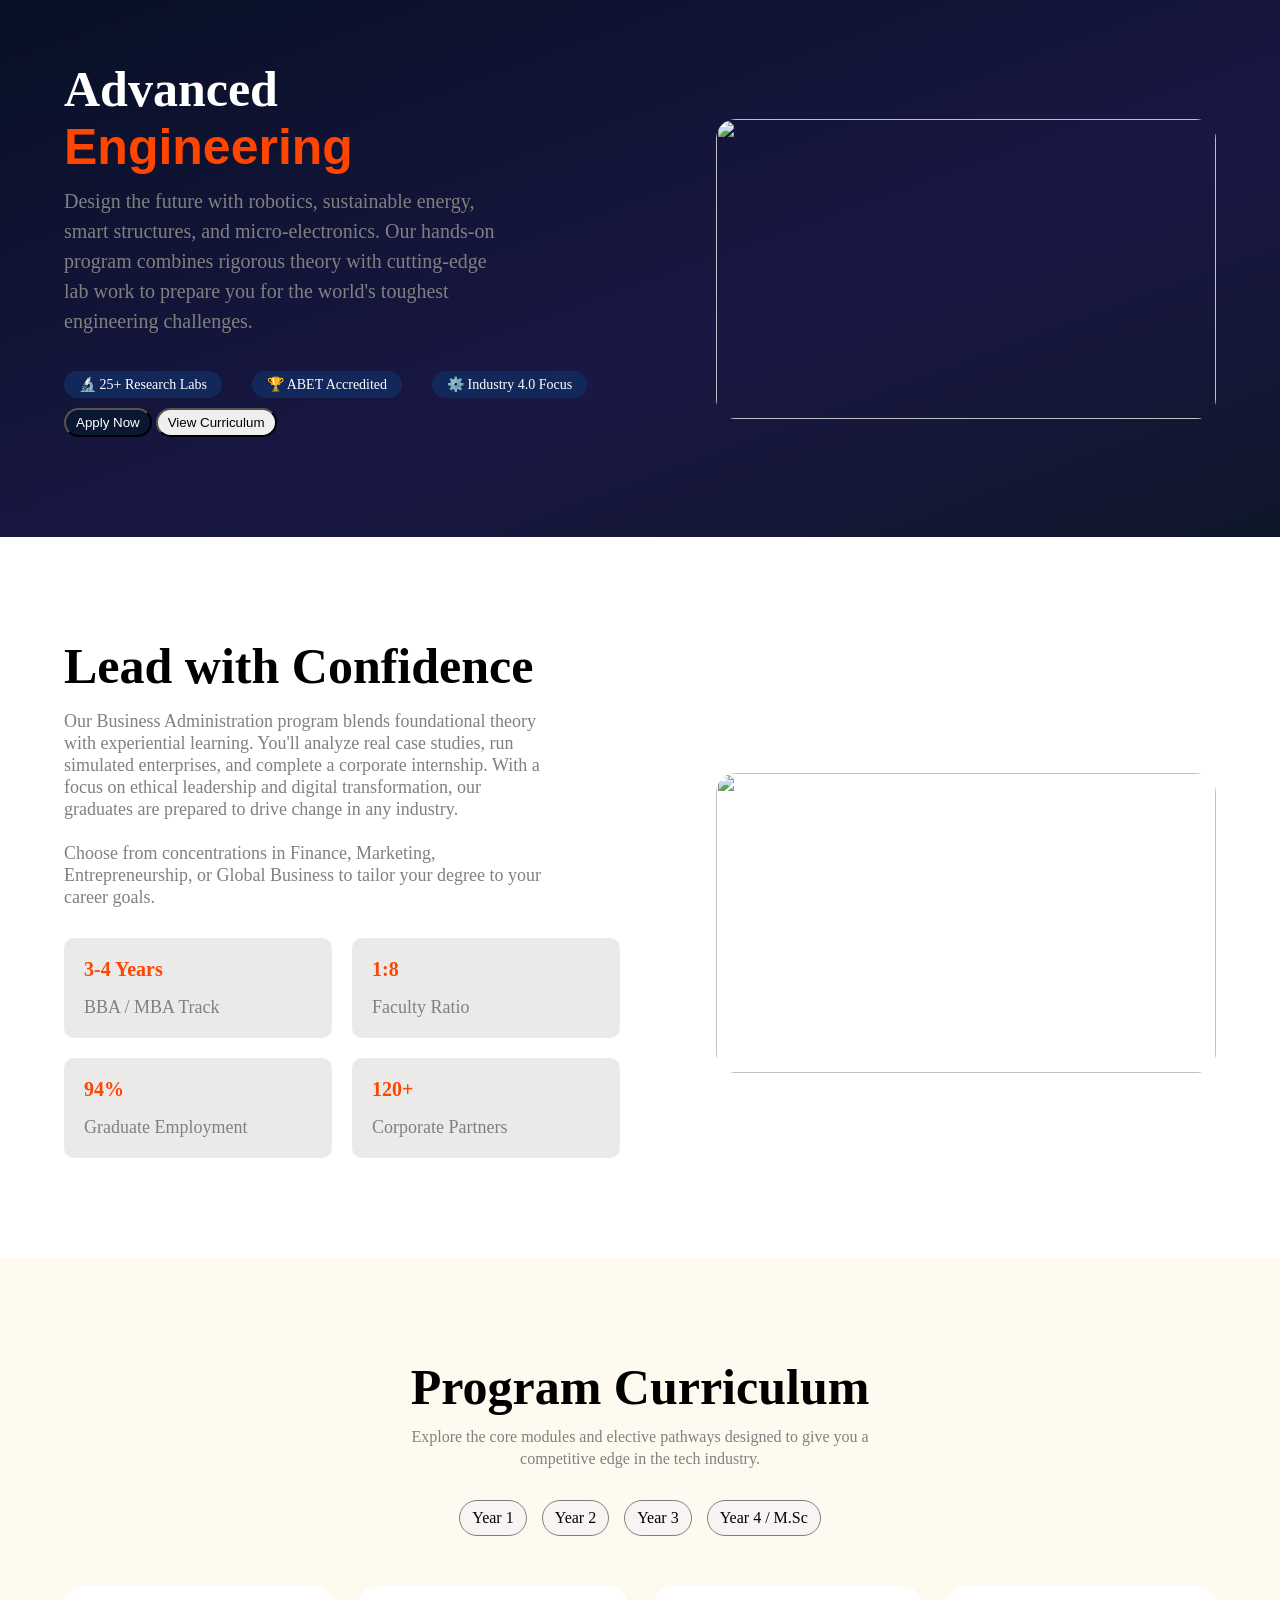
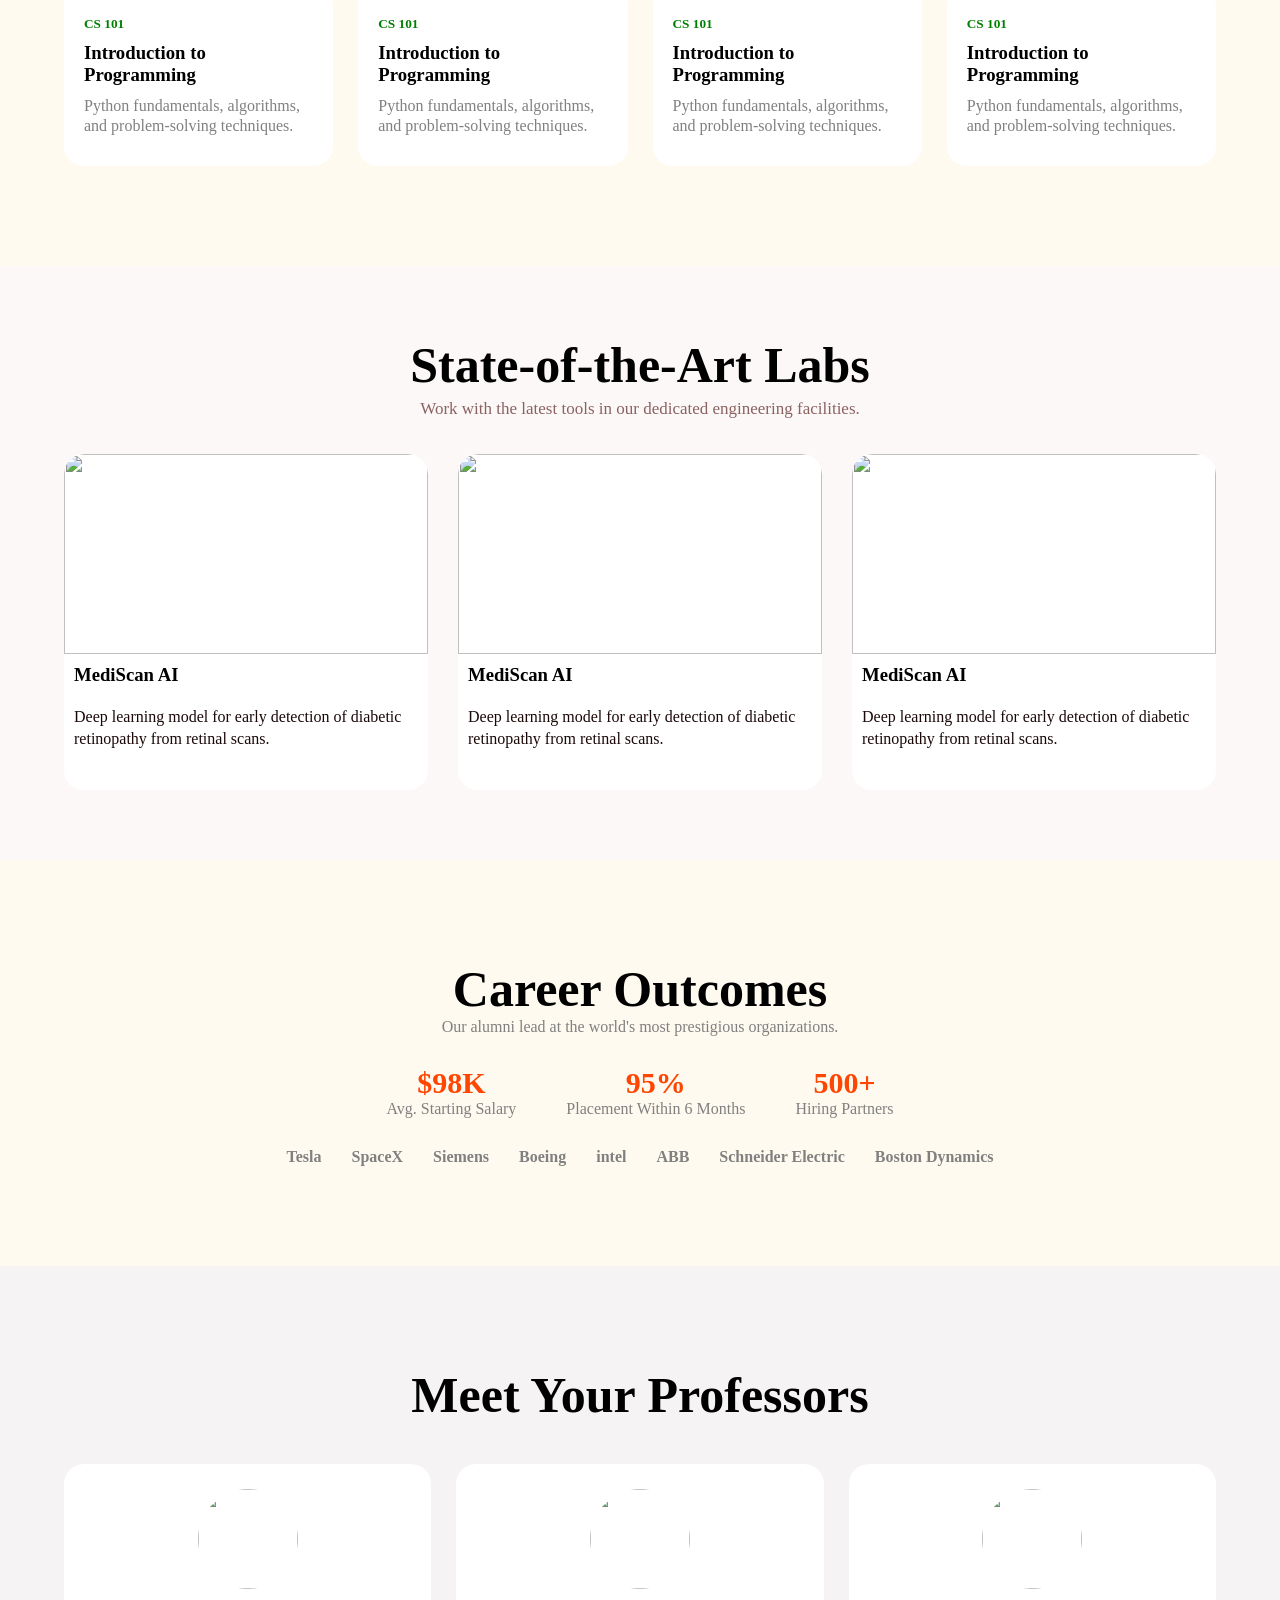
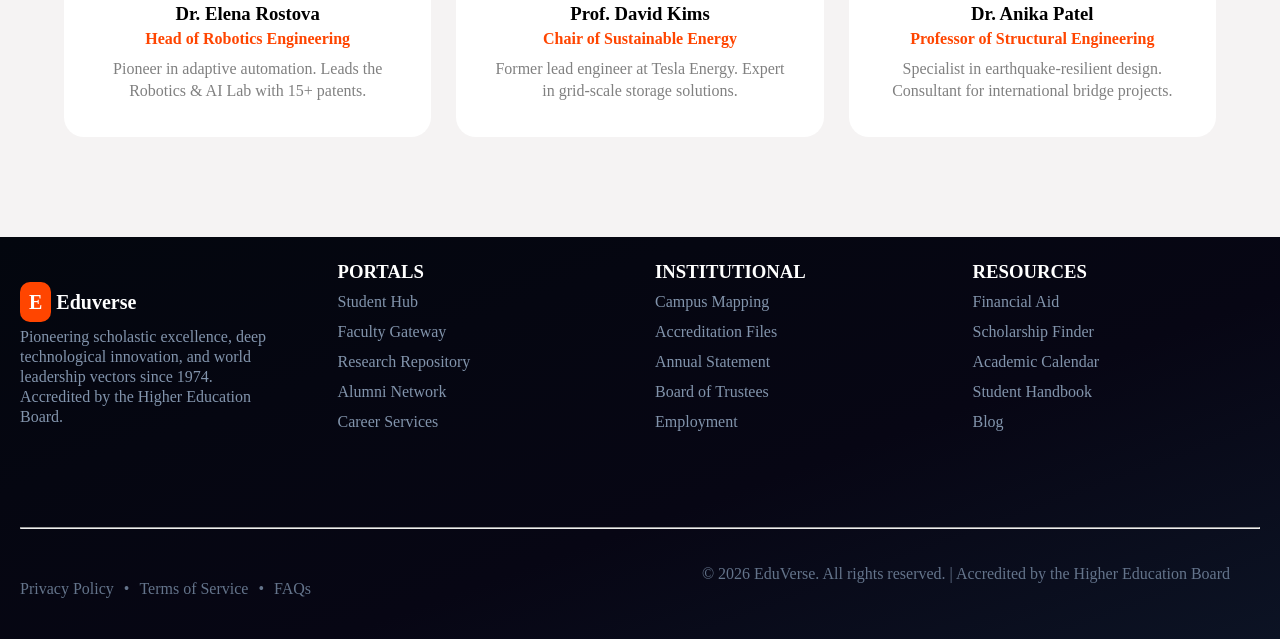
==== AdvancedEngineering.html @ e8e1f769 "Initial commit" ====
<!DOCTYPE html>
<html lang="en">
<head>
    <meta charset="UTF-8">
    <meta name="viewport" content="width=device-width, initial-scale=1.0">
    <title>Advanced Engineering</title>

    <style>
        /* RESET */
        * {
            margin: 0;
            padding: 0;
            box-sizing: border-box;
        }

        body {
            width: 100%;
            overflow-x: hidden;
        }

        img {
            max-width: 100%;
        }

        /* FIRST SECTION */
        #computer {
            background: linear-gradient(160deg, rgb(7, 16, 37) 0px, rgba(26, 23, 68) 60%, rgba(15, 23, 42) 100%);
            padding: 100px 5%;
            display: flex;
            justify-content: space-between;
            align-items: center;
            gap: 40px;
        }

        .computer-left {
            flex: 1;
            min-width: 0;
        }

        .computer-left h1 {
            color: white;
            font-size: 50px;
            width: 100%;
            max-width: 400px;
            position: relative;
            bottom: 40px;
        }

        .computer-left p {
            color: grey;
            font-size: 20px;
            width: 100%;
            max-width: 450px;
            line-height: 30px;
            position: relative;
            bottom: 30px;
        }

        .orange {
            color: orangered;
            font-family: sans-serif;
        }

        .hero-left-card {
            display: flex;
            flex-wrap: wrap;
            gap: 20px;
        }

        .hero-left-card div {
            background-color: rgb(18, 40, 91);
            color: white;
            border-radius: 20px;
            margin-right: 10px;
            margin-top: 15px;
            padding: 5px 15px;
            box-shadow: black;
            position: relative;
            bottom: 10px;
            font-size: 14px;
        }

        .btn-apply {
            padding: 5px 10px;
            border-radius: 20px;
            background-color: rgb(10, 23, 48);
            color: white;
            box-shadow: black;
            transition: 0.4s ease-in-out;
        }

        .btn-apply:hover {
            background-color: rgb(255, 94, 0);
        }

        .hero-btn {
            padding: 5px 10px;
            border-radius: 20px;
            box-shadow: black;
            transition: 0.4s ease-in-out;
        }

        .hero-btn:hover {
            background-color: rgb(16, 12, 40);
            color: white;
        }

        .hero-right {
            flex: 1;
            min-width: 0;
        }

        .hero-right img {
            display: block;
            border-radius: 20px;
            width: 100%;
            max-width: 500px;
            height: 300px;
            object-fit: cover;
            margin-left: auto;
        }

        /* SHAPE SECTION */
        #shape {
            padding: 100px 5%;
            display: flex;
            justify-content: space-between;
            align-items: center;
            gap: 40px;
        }

        .shape-left {
            flex: 1;
            min-width: 0;
        }

        .shape-left h2 {
            font-size: 50px;
        }

        .shape-left p {
            font-size: 18px;
            width: 100%;
            max-width: 480px;
            line-height: 22px;
            margin-top: 15px;
            color: gray;
        }

        .shape-left-card {
            display: grid;
            grid-template-columns: 1fr 1fr;
            gap: 20px;
            margin-top: 30px;
        }

        .sub-shape-left-card {
            background-color: rgb(236, 233, 233);
            border-radius: 10px;
            padding: 20px;
            transition: 0.4s ease-in-out;
            min-width: 0;
        }

        .sub-shape-left-card h3 {
            color: orangered;
            font-weight: 900;
            font-size: 20px;
            font-family: verdana;
            position: relative;
            left: 0;
        }

        .sub-shape-left-card p {
            color: grey;
            position: relative;
            left: 0;
        }

        .sub-shape-left-card:hover {
            transform: translateY(-5px);
            box-shadow: black;
        }

        .shape-right {
            flex: 1;
            min-width: 0;
        }

        .shape-right img {
            display: block;
            border-radius: 20px;
            width: 100%;
            max-width: 500px;
            height: 300px;
            object-fit: cover;
            margin-top: 50px;
            margin-left: auto;
        }

        
        /* PROGRAM SECTION */
        #program {
            padding: 100px 5%;
            background-color: rgb(255, 250, 239);
        }

        #program h1 {
            font-size: 50px;
            text-align: center;
            margin-bottom: 10px;
        }

        .program-p {
            text-align: center;
            max-width: 500px;
            width: 100%;
            margin: 0 auto 30px;
            color: gray;
            font-weight: 500;
            line-height: 22px;
        }

        .program-year {
            display: flex;
            justify-content: center;
            flex-wrap: wrap;
            gap: 15px;
            margin-bottom: 50px;
        }

        .program-year span {
            background-color: rgb(248, 244, 244);
            padding: 8px 12px;
            border-radius: 20px;
            border: 1px solid gray;
            transition: 0.5s ease-in-out;
        }

        .program-year span:hover {
            background-color: orangered;
            color: white;
            cursor: pointer;
        }

        .program-card {
            display: grid;
            grid-template-columns: 1fr 1fr 1fr 1fr;
            gap: 25px;
        }

        

        .sub-program-card {
            display: none;
            background-color: white;
            border-radius: 20px;
            padding: 30px 20px;
            min-width: 0;
            transition: 0.5s ease-in-out;
        }

        .sub-program-card:nth-child(1), .sub-program-card:nth-child(2), .sub-program-card:nth-child(3),.sub-program-card:nth-child(4){
            display: block;
        }

        .sub-program-card h5 {
            color: green;
            margin-bottom: 10px;
        }

        .sub-program-card h3 {
            margin-bottom: 10px;
        }

        .sub-program-card p {
            color: gray;
            line-height: 20px;
        }

        .sub-program-card:hover {
            transform: translateY(-5px);
            border-top: 2px solid green;
        }

        /* PATH SECTION */
        #path {
            padding: 100px 5%;
        }

        #path h1 {
            font-size: 50px;
            text-align: center;
        }

        #path > p {
            text-align: center;
            color: grey;
            margin-bottom: 30px;
        }

        .path-card {
            display: grid;
            grid-template-columns: 1fr 1fr 1fr 1fr;
            gap: 20px;
            transition: 0.3s ease-in-out;
            margin-top: 18px;
        }

        .sub-path-card {
            background-color: rgb(243, 248, 251);
            border-radius: 20px;
            padding: 40px 15px;
            width: 100%;
            min-width: 0;
            text-align: center;
        }

        .sub-path-card span {
            background-color: rgb(237, 226, 226);
            padding: 16px;
            border-radius: 10px;
            transition: 0.3s ease-in-out;
        }

        .sub-path-card h3 {
            margin-top: 30px;
            margin-bottom: 10px;
        }

        .sub-path-card p {
            width: 100%;
            max-width: 200px;
            line-height: 20px;
            margin: 0 auto;
        }

        .sub-path-card:hover span {
            background-color: orangered;
            color: white;
        }

        .sub-path-card:hover {
            background-color: white;
            border-top: 5px solid orangered;
        }

        /* RESEARCH SECTION */
        #research {
            padding: 70px 5%;
            background-color: rgb(252, 248, 248);
        }

        #research h2 {
            font-size: 50px;
            text-align: center;
        }

        .research-p {
            font-size: 17px;
            text-align: center;
            color: rgb(139, 98, 98);
            margin: 0 auto 30px;
            width: 100%;
            max-width: 500px;
            line-height: 30px;
        }

        .research-card {
            display: grid;
            grid-template-columns: 1fr 1fr 1fr;
            gap: 30px;
        }

        .sub-research-card {
            background-color: white;
            width: 100%;
            min-width: 0;
            border-radius: 20px;
            padding-bottom: 40px;
            overflow: hidden;
        }

        .sub-research-card img {
            display: block;
            width: 100%;
            height: 200px;
            object-fit: cover;
            margin-bottom: 10px;
            border-top-left-radius: 20px;
            border-top-right-radius: 20px;
        }

        .research-card-p {
            background-color: rgb(196, 196, 255);
            color: rgb(7, 7, 27);
            border-radius: 20px;
            width: 100px;
            text-align: center;
            padding: 2px 4px;
            margin-left: 10px;
            margin-top: 20px;
            margin-bottom: 10px;
        }

        .sub-research-card h3 {
            margin: 10px;
        }

        .sub-research-card p {
            margin: 20px 10px 0;
            color: rgb(27, 9, 9);
            line-height: 22px;
        }

        /* CAREER SECTION */
        #career {
            background-color: rgb(255, 250, 239);
            padding: 100px 5%;
        }

        #career h1 {
            font-size: 50px;
            text-align: center;
        }

        .career-p {
            text-align: center;
            color: grey;
            margin-bottom: 30px;
        }

        .career-card {
            align-items: center;
            justify-content: center;
            display: flex;
            flex-wrap: wrap;
            gap: 50px;
            margin-bottom: 30px;
        }

        .sub-career-card h3 {
            color: orangered;
            font-size: 30px;
            text-align: center;
        }

        .sub-career-card p {
            color: grey;
        }

        .sub-sub {
            display: flex;
            flex-wrap: wrap;
            justify-content: center;
            align-items: center;
            gap: 30px;
        }

        .sub-sub span {
            color: grey;
            font-weight: 900;
            transition: 0.2s ease-in-out;
        }

        .sub-sub span:hover {
            color: black;
        }

        /* PROFESSOR SECTION */
        #professor {
            padding: 100px 5%;
            background-color: rgb(245, 243, 243);
        }

        #professor h1 {
            font-size: 50px;
            text-align: center;
        }

        .professor-card {
            margin-top: 40px;
            display: grid;
            grid-template-columns: 1fr 1fr 1fr;
            gap: 25px;
            align-items: stretch;
        }

        .sub-professor-card {
            background-color: white;
            border-radius: 20px;
            width: 100%;
            min-width: 0;
            padding: 35px;
            text-align: center;
        }

        .sub-professor-card img {
            width: 100px;
            height: 100px;
            border-radius: 50%;
            object-fit: cover;
            position: relative;
            bottom: 10px;
        }

        .sub-professor-card h3 {
            margin-bottom: 5px;
        }

        .sub-professor-card h4 {
            color: orangered;
            margin-bottom: 10px;
        }

        .sub-professor-card p {
            color: gray;
            line-height: 22px;
        }

        /* FOOTER */
        #footer {
            background: linear-gradient(160deg, rgb(3, 6, 14) 0px, rgb(7, 6, 20) 60%, rgb(12, 19, 36) 100%);
            color: white;
            padding: 20px;
            display: flex;
            flex-direction: column;
            justify-content: space-between;
            line-height: 30px;
        }

        .footer-edu {
            display: grid;
            grid-template-columns: 1fr 1fr 1fr 1fr;
            gap: 30px;
            justify-content: space-between;
            line-height: 30px;
        }

        .footer-edu span {
            background-color: orangered;
            color: white;
            font-weight: bolder;
            border-radius: 10px;
            padding: 9px;
            margin-top: 30px;
            margin-right: 5px;
        }

        .footer-edu h2 {
            color: white;
            font-size: 20px;
            margin-top: 30px;
        }

        .footer-edu p {
            color: #8294ac;
            width: 100%;
            max-width: 250px;
            line-height: 20px;
            margin-top: 10px;
        }

        .portal h3 {
            color: white;
        }

        .portal ul {
            list-style: none;
            color: #8294ac;
        }

        .portal ul li:hover {
            color: orangered;
            transition: 0.3s ease-in-out;
        }

        .footer-c {
            display: flex;
            flex-wrap: wrap;
            justify-content: space-between;
            align-items: center;
            gap: 15px;
        }

        .footer-c ul {
            padding-top: 30px;
            list-style-type: none;
            display: flex;
            flex-wrap: wrap;
            gap: 10px;
            color: #64748b;
        }

        .footer-c ul li:hover {
            color: white;
            transition: 0.3s ease-in-out;
        }

        .footer-cp {
            padding: 30px;
            color: #64748b;
        }

        /* TABLET RESPONSIVENESS */
        @media (max-width: 1000px) {
            #computer,
            #shape {
                gap: 25px;
            }

            .computer-left h1 {
                font-size: 40px;
            }

            .computer-left p {
                font-size: 17px;
                line-height: 26px;
            }

            .hero-right img,
            .shape-right img {
                height: 280px;
            }

            .shape-left h2 {
                font-size: 40px;
            }

            .program-card {
                grid-template-columns: 1fr 1fr;
            }

            .path-card {
                grid-template-columns: 1fr 1fr;
            }

            .research-card {
                grid-template-columns: 1fr 1fr;
            }

            .professor-card {
                grid-template-columns: 1fr 1fr;
            }

            .footer-edu {
                grid-template-columns: 1fr 1fr;
            }
        }

        /* MOBILE RESPONSIVENESS */
        @media (max-width: 600px) {
            /* FIRST SECTION */
            #computer {
                flex-direction: column;
                align-items: stretch;
                padding: 70px 5%;
                gap: 30px;
            }

            .computer-left h1 {
                font-size: 32px;
                line-height: 1.2;
                bottom: 0;
                margin-bottom: 20px;
            }

            .computer-left p {
                font-size: 16px;
                line-height: 25px;
                max-width: 100%;
                bottom: 0;
                margin-bottom: 20px;
            }

            .hero-left-card {
                display: grid;
                grid-template-columns: 1fr 1fr;
                gap: 10px;
                margin-bottom: 20px;
            }

            .hero-left-card div {
                margin: 0;
                bottom: 0;
                font-size: 12px;
                padding: 10px;
                overflow-wrap: break-word;
            }

            .btn-apply {
                margin-left: 0;
                margin-right: 5px;
            }

            .hero-right img {
                width: 100%;
                max-width: 100%;
                height: auto;
                min-height: 200px;
                max-height: 300px;
                margin: 0;
            }

            /* SHAPE SECTION */
            #shape {
                flex-direction: column;
                align-items: stretch;
                padding: 70px 5%;
                gap: 30px;
            }

            .shape-left h2 {
                font-size: 30px;
                line-height: 1.3;
            }

            .shape-left p {
                font-size: 16px;
                line-height: 24px;
                margin-top: 20px;
            }

            .shape-left-card {
                grid-template-columns: 1fr 1fr;
                gap: 12px;
            }

            .sub-shape-left-card {
                padding: 15px;
            }

            .sub-shape-left-card h3 {
                font-size: 18px;
            }

            .sub-shape-left-card p {
                font-size: 14px;
            }

            .shape-right img {
                width: 100%;
                max-width: 100%;
                height: auto;
                max-height: 300px;
                margin: 0;
            }

            /* PROGRAM SECTION */
            #program {
                padding: 70px 5%;
            }

            #program h1 {
                font-size: 30px;
            }

            .program-p {
                width: 100%;
                line-height: 22px;
            }

            .program-year {
                display: grid;
                grid-template-columns: 1fr 1fr;
                gap: 12px;
                width: 100%;
                margin-bottom: 35px;
            }

            .program-year span {
                display: block;
                width: 100%;
                position: static;
            }

            .program-card {
                grid-template-columns: 1fr;
                gap: 20px;
            }

            .sub-program-card {
                width: 100%;
                padding: 25px;
            }

            /* PATH SECTION */
            #path {
                padding: 70px 5%;
            }

            #path h1 {
                font-size: 28px;
                line-height: 1.3;
                margin-bottom: 15px;
            }

            #path > p {
                font-size: 15px;
                line-height: 22px;
            }

            .path-card {
                grid-template-columns: 1fr;
                gap: 20px;
            }

            .sub-path-card {
                width: 100%;
                margin-left: 0;
                padding: 35px 20px;
            }

            .sub-path-card p {
                width: 100%;
                max-width: 300px;
                margin: 0 auto;
            }

            /* RESEARCH SECTION */
            #research {
                padding: 70px 5%;
            }

            #research h2 {
                font-size: 30px;
                line-height: 1.3;
                margin-bottom: 20px;
            }

            .research-p {
                font-size: 15px;
                width: 100%;
                line-height: 24px;
            }

            .research-card {
                grid-template-columns: 1fr;
                gap: 25px;
            }

            .sub-research-card {
                width: 100%;
                padding-bottom: 25px;
            }

            .sub-research-card img {
                width: 100%;
                height: 200px;
            }

            .sub-research-card h3 {
                margin: 10px;
            }

            .sub-research-card p {
                margin: 10px;
                line-height: 22px;
            }

            /* CAREER SECTION */
            #career {
                padding: 70px 5%;
            }

            #career h1 {
                font-size: 30px;
                margin-bottom: 20px;
            }

            .career-p {
                font-size: 16px;
                line-height: 25px;
            }

            .career-card {
                display: grid;
                grid-template-columns: 1fr 1fr;
                gap: 25px 10px;
            }

            .sub-career-card h3 {
                font-size: 28px;
            }

            .sub-career-card p {
                font-size: 14px;
                text-align: center;
                line-height: 20px;
            }

            .move {
                position: static;
            }

            .sub-sub {
                display: grid;
                grid-template-columns: 1fr 1fr;
                gap: 15px;
                margin-left: 0;
                text-align: center;
            }

            /* PROFESSOR SECTION */
            #professor {
                padding: 70px 5%;
            }

            #professor h1 {
                font-size: 30px;
                line-height: 1.3;
            }

            .professor-card {
                grid-template-columns: 1fr;
                gap: 20px;
            }

            .sub-professor-card {
                width: 100%;
                margin-left: 0;
                padding: 30px 20px;
            }

            /* FOOTER SECTION */
            #footer {
                padding: 30px 5%;
            }

            .footer-edu {
                grid-template-columns: 1fr;
                gap: 30px;
            }

            .footer-edu h2 {
                margin-top: 10px;
            }

            .footer-edu p {
                width: 100%;
                max-width: 300px;
                margin-top: 15px;
            }

            .footer-c {
                display: flex;
                flex-direction: column;
                align-items: flex-start;
                gap: 10px;
            }

            .footer-c ul {
                padding-top: 20px;
                gap: 10px;
            }

            .footer-cp {
                padding: 10px 0;
                position: static;
                font-size: 13px;
                line-height: 22px;
            }
        }

        /* SMALL PHONES */
        @media (max-width: 380px) {
            .computer-left h1 {
                font-size: 28px;
            }

            .hero-left-card {
                grid-template-columns: 1fr;
            }

            .shape-left-card {
                grid-template-columns: 1fr;
            }

            .program-year {
                grid-template-columns: 1fr;
            }

            .sub-sub {
                grid-template-columns: 1fr 1fr;
            }

            .footer-c ul {
                gap: 6px;
                font-size: 13px;
            }
        }
    </style>
</head>

<body>
    <section id="computer">
        <div class="computer-left">
            <h1>Advanced <span class="orange"> Engineering</span></h1>
            <p>Design the future with robotics, sustainable energy, smart structures, and micro‑electronics. Our hands‑on program combines rigorous theory with cutting‑edge lab work to prepare you for the world's toughest engineering challenges.</p>

            <div class="hero-left-card">
                <div class="red-left-card">🔬 25+ Research Labs</div>
                <div>🏆 ABET Accredited</div>
                <div>⚙️ Industry 4.0 Focus</div>
            </div>

            <div>
                <button class="btn-apply">Apply Now</button>
                <button class="hero-btn">View Curriculum </button>
            </div>
        </div>

        <div class="hero-right">
            <img src="/assets/Advanced Engineering.avif" alt="">
        </div>
    </section>

    <!-- Shape Section -->
    <section id="shape">
        <div class="shape-left">
            <h2>Lead with Confidence</h2>
            <p>Our Business Administration program blends foundational theory with experiential learning. You'll analyze real case studies, run simulated enterprises, and complete a corporate internship. With a focus on ethical leadership and digital transformation, our graduates are prepared to drive change in any industry. <br> <br>

Choose from concentrations in Finance, Marketing, Entrepreneurship, or Global Business to tailor your degree to your career goals.</p>

            <div class="shape-left-card">
                <div class="sub-shape-left-card">
                    <h3>3-4 Years</h3>
                    <p>BBA / MBA Track</p>
                </div>

                <div class="sub-shape-left-card">
                    <h3>1:8</h3>
                    <p>Faculty Ratio</p>
                </div>

                <div class="sub-shape-left-card">
                    <h3>94%</h3>
                    <p>Graduate Employment</p>
                </div>

                <div class="sub-shape-left-card">
                    <h3>120+</h3>
                    <p>Corporate Partners</p>
                </div>
            </div>
        </div>

        <div class="shape-right">
            <img src="/assets/enginneringpic.avif" alt="">
        </div>
    </section>

     <!-- PROGRAM SECTION -->
        <section id="program">
            <h1>Program Curriculum</h1>

            <p class="program-p">
                Explore the core modules and elective pathways designed to give
                you a competitive edge in the tech industry.
            </p>

            <div class="program-year">
                <span data-year="yearOne">Year 1</span>
                <span data-year="yearTwo">Year 2</span>
                <span data-year="yearThree">Year 3</span>
                <span class="moved" data-year="yearFour">Year 4 / M.Sc</span>
            </div>

            <div class="program-card">
                <div class="sub-program-card" data-program="yearOne">
                    <h5>CS 101</h5>
                    <h3>Introduction to Programming</h3>
                    <p>Python fundamentals, algorithms, and problem-solving techniques.</p>
                </div>
                <div class="sub-program-card" data-program="yearOne">
                    <h5>CS 101</h5>
                    <h3>Introduction to Programming</h3>
                    <p>Python fundamentals, algorithms, and problem-solving techniques.</p>
                </div>
                <div class="sub-program-card" data-program="yearOne">
                    <h5>CS 101</h5>
                    <h3>Introduction to Programming</h3>
                    <p>Python fundamentals, algorithms, and problem-solving techniques.</p>
                </div>
                <div class="sub-program-card" data-program="yearOne">
                    <h5>CS 101</h5>
                    <h3>Introduction to Programming</h3>
                    <p>Python fundamentals, algorithms, and problem-solving techniques.</p>
                </div>
                <div class="sub-program-card" data-program="yearTwo">
                    <h5>CS 102</h5>
                    <h3>Introduction to Programming</h3>
                    <p>Python fundamentals, algorithms, and problem-solving techniques.</p>
                </div>
                <div class="sub-program-card" data-program="yearTwo">
                    <h5>CS 102</h5>
                    <h3>Introduction to Programming</h3>
                    <p>Python fundamentals, algorithms, and problem-solving techniques.</p>
                </div>
                <div class="sub-program-card" data-program="yearTwo">
                    <h5>CS 102</h5>
                    <h3>Introduction to Programming</h3>
                    <p>Python fundamentals, algorithms, and problem-solving techniques.</p>
                </div>
                <div class="sub-program-card" data-program="yearTwo">
                    <h5>CS 102</h5>
                    <h3>Introduction to Programming</h3>
                    <p>Python fundamentals, algorithms, and problem-solving techniques.</p>
                </div>
                <div class="sub-program-card" data-program="yearThree">
                    <h5>CS 103</h5>
                    <h3>Introduction to Programming</h3>
                    <p>Python fundamentals, algorithms, and problem-solving techniques.</p>
                </div>
                <div class="sub-program-card" data-program="yearThree">
                    <h5>CS 103</h5>
                    <h3>Introduction to Programming</h3>
                    <p>Python fundamentals, algorithms, and problem-solving techniques.</p>
                </div>
                <div class="sub-program-card" data-program="yearThree">
                    <h5>CS 103</h5>
                    <h3>Introduction to Programming</h3>
                    <p>Python fundamentals, algorithms, and problem-solving techniques.</p>
                </div>
                <div class="sub-program-card" data-program="yearThree">
                    <h5>CS 103</h5>
                    <h3>Introduction to Programming</h3>
                    <p>Python fundamentals, algorithms, and problem-solving techniques.</p>
                </div>
                <div class="sub-program-card" data-program="yearFour">
                    <h5>CS 104</h5>
                    <h3>Introduction to Programming</h3>
                    <p>Python fundamentals, algorithms, and problem-solving techniques.</p>
                </div>
                <div class="sub-program-card" data-program="yearFour">
                    <h5>CS 104</h5>
                    <h3>Introduction to Programming</h3>
                    <p>Python fundamentals, algorithms, and problem-solving techniques.</p>
                </div>
                <div class="sub-program-card" data-program="yearFour">
                    <h5>CS 104</h5>
                    <h3>Introduction to Programming</h3>
                    <p>Python fundamentals, algorithms, and problem-solving techniques.</p>
                </div>
                <div class="sub-program-card" data-program="yearFour">
                    <h5>CS 104</h5>
                    <h3>Introduction to Programming</h3>
                    <p>Python fundamentals, algorithms, and problem-solving techniques.</p>
                </div>
            </div>
        </section>

    <!-- RESEARCH SECTION -->
    <section id="research">
        <h2>State‑of‑the‑Art Labs</h2>
        <p class="research-p">Work with the latest tools in our dedicated engineering facilities.</p>

        <div class="research-card">
            <div class="sub-research-card">
                <img src="/assets/Advanced Engineering.avif" alt="">
                <h3>MediScan AI</h3>
                <p>Deep learning model for early detection of diabetic retinopathy from retinal scans.</p>
            </div>

            <div class="sub-research-card">
                <img src="/assets/Advanced Engineering.avif" alt="">
                <h3>MediScan AI</h3>
                <p>Deep learning model for early detection of diabetic retinopathy from retinal scans.</p>
            </div>

            <div class="sub-research-card">
                <img src="/assets/Advanced Engineering.avif" alt="">
                <h3>MediScan AI</h3>
                <p>Deep learning model for early detection of diabetic retinopathy from retinal scans.</p>
            </div>
        </div>
    </section>

    <!-- CAREER SECTION -->
    <section id="career">
        <h1>Career Outcomes</h1>
        <p class="career-p">Our alumni lead at the world's most prestigious organizations.</p>

        <div class="career-card">
            <div class="sub-career-card">
                <h3>$98K</h3>
                <p>Avg. Starting Salary</p>
            </div>

            <div class="sub-career-card">
                <h3>95%</h3>
                <p>Placement Within 6 Months</p>
            </div>

            <div class="sub-career-card">
                <div class="move">
                    <h3>500+</h3>
                    <p>Hiring Partners</p>
                </div>
            </div>
        </div>

        <div class="sub-sub">
            <span>Tesla</span>
            <span>SpaceX</span>
            <span>Siemens</span>
            <span>Boeing</span>
            <span>intel</span>
            <span>ABB</span>
            <span>Schneider Electric</span>
            <span>Boston Dynamics</span>
        </div>
    </section>

    <!-- PROFESSOR SECTION -->
    <section id="professor">
        <h1>Meet Your Professors</h1>

        <div class="professor-card">
            <div class="sub-professor-card">
                <img src="/assets/Computer science & AI.avif" alt="">
                <h3>Dr. Elena Rostova</h3>
                <h4>Head of Robotics Engineering</h4>
                <p>Pioneer in adaptive automation. Leads the Robotics & AI Lab with 15+ patents.</p>
            </div>

            <div class="sub-professor-card">
                <img src="/assets/Computer science & AI.avif" alt="">
                <h3>Prof. David Kims</h3>
                <h4>Chair of Sustainable Energy</h4>
                <p>Former lead engineer at Tesla Energy. Expert in grid‑scale storage solutions.</p>
            </div>

            <div class="sub-professor-card">
                <img src="/assets/Computer science & AI.avif" alt="">
                <h3>Dr. Anika Patel</h3>
                <h4>Professor of Structural Engineering</h4>
                <p>Specialist in earthquake‑resilient design. Consultant for international bridge projects.</p>
            </div>
        </div>
    </section>

    <!-- FOOTER -->
    <footer id="footer">
        <div class="footer-edu">
            <div>
                <h2><span>E</span>Eduverse</h2>
                <p>Pioneering scholastic excellence, deep technological innovation, and world leadership vectors since 1974. Accredited by the Higher Education Board.</p>
            </div>

            <div class="portal">
                <h3>PORTALS</h3>
                <ul>
                    <li>Student Hub</li>
                    <li>Faculty Gateway</li>
                    <li>Research Repository</li>
                    <li>Alumni Network</li>
                    <li>Career Services</li>
                </ul>
            </div>

            <div class="portal">
                <h3>INSTITUTIONAL</h3>
                <ul>
                    <li>Campus Mapping</li>
                    <li>Accreditation Files</li>
                    <li>Annual Statement</li>
                    <li>Board of Trustees</li>
                    <li>Employment</li>
                </ul>
            </div>

            <div class="portal">
                <h3>RESOURCES</h3>
                <ul>
                    <li>Financial Aid</li>
                    <li>Scholarship Finder</li>
                    <li>Academic Calendar</li>
                    <li>Student Handbook</li>
                    <li>Blog</li>
                </ul>
            </div>
        </div>

        <br>
        <br>
        <br>
        <hr>

        <div class="footer-c">
            <ul>
                <li>Privacy Policy</li>
                <li> •</li>
                <li> Terms of Service</li>
                <li> •</li>
                <li> FAQs</li>
                <li></li>
            </ul>

            <p class="footer-cp">© 2026 EduVerse. All rights reserved. | Accredited by the Higher Education Board</p>
        </div>
    </footer>


    <script src="/PROJECT/AdvancedEnginnering.js"></script>
</body>
</html>
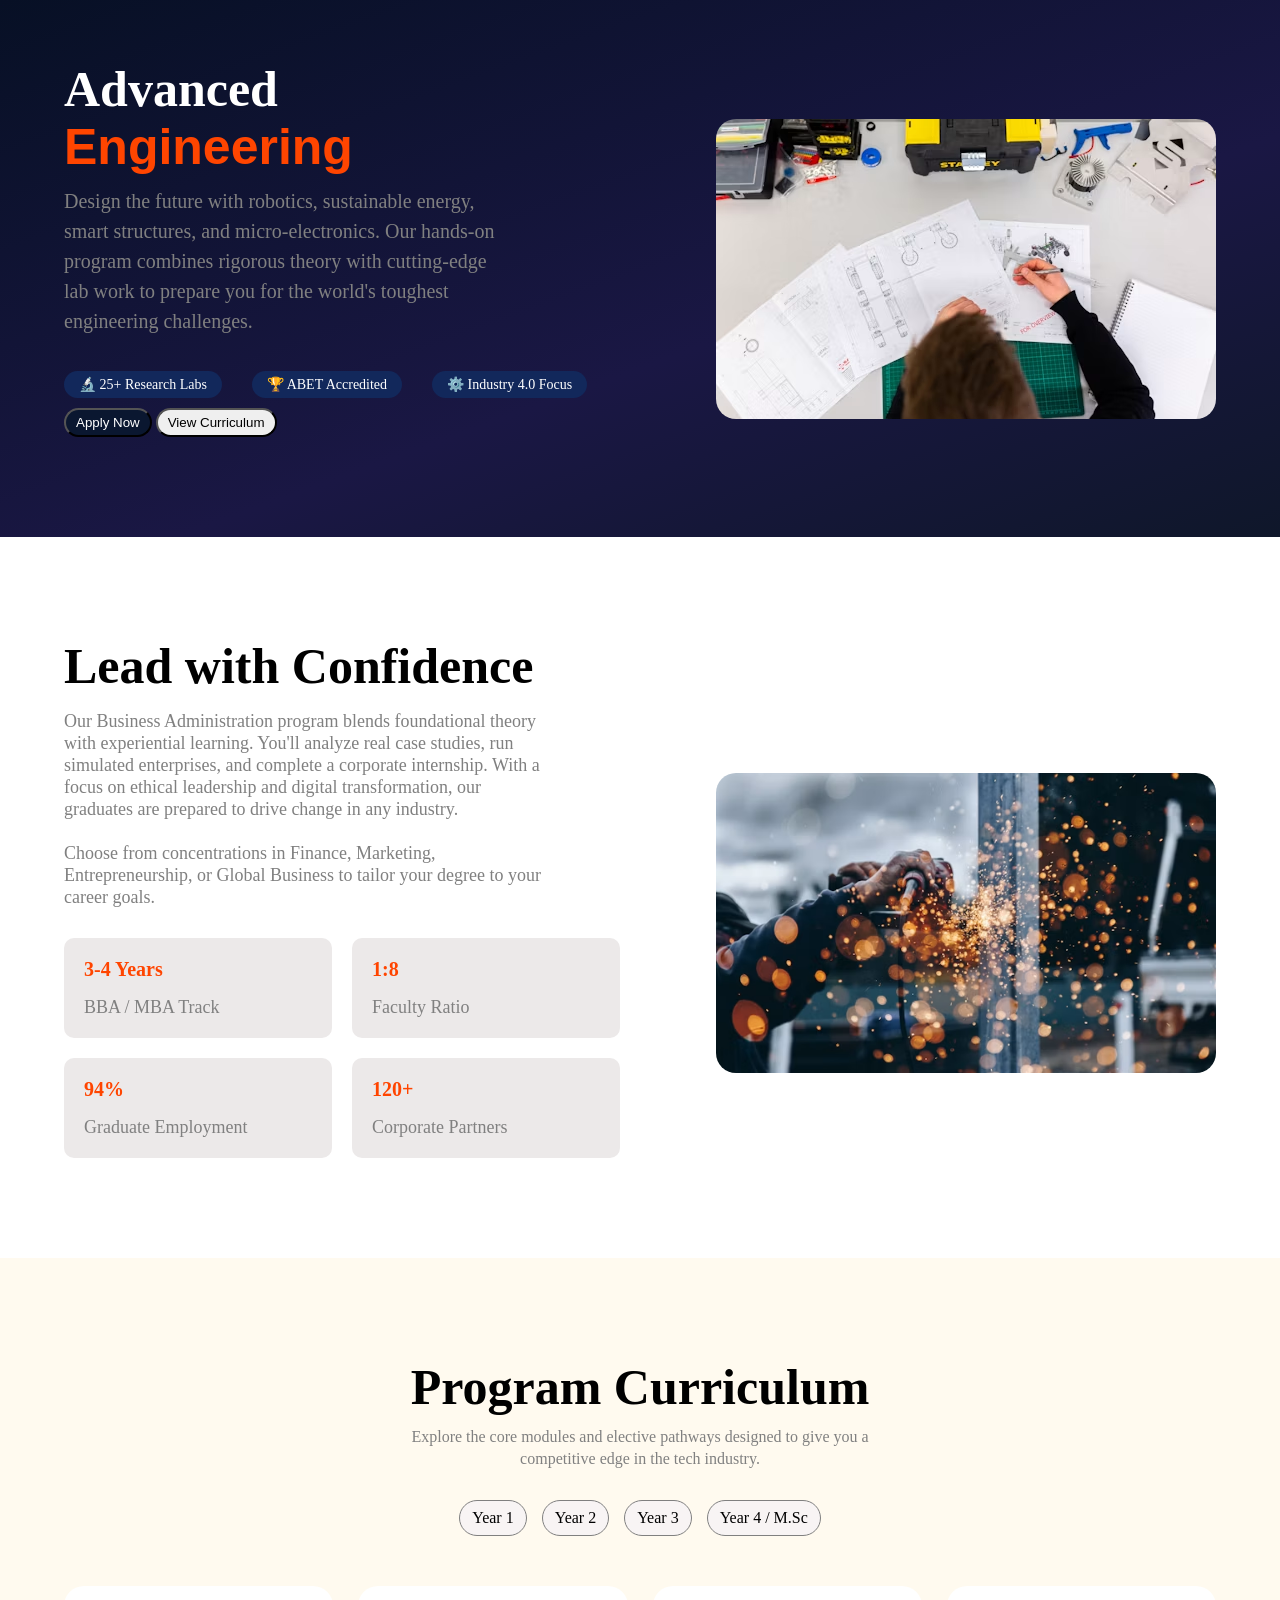
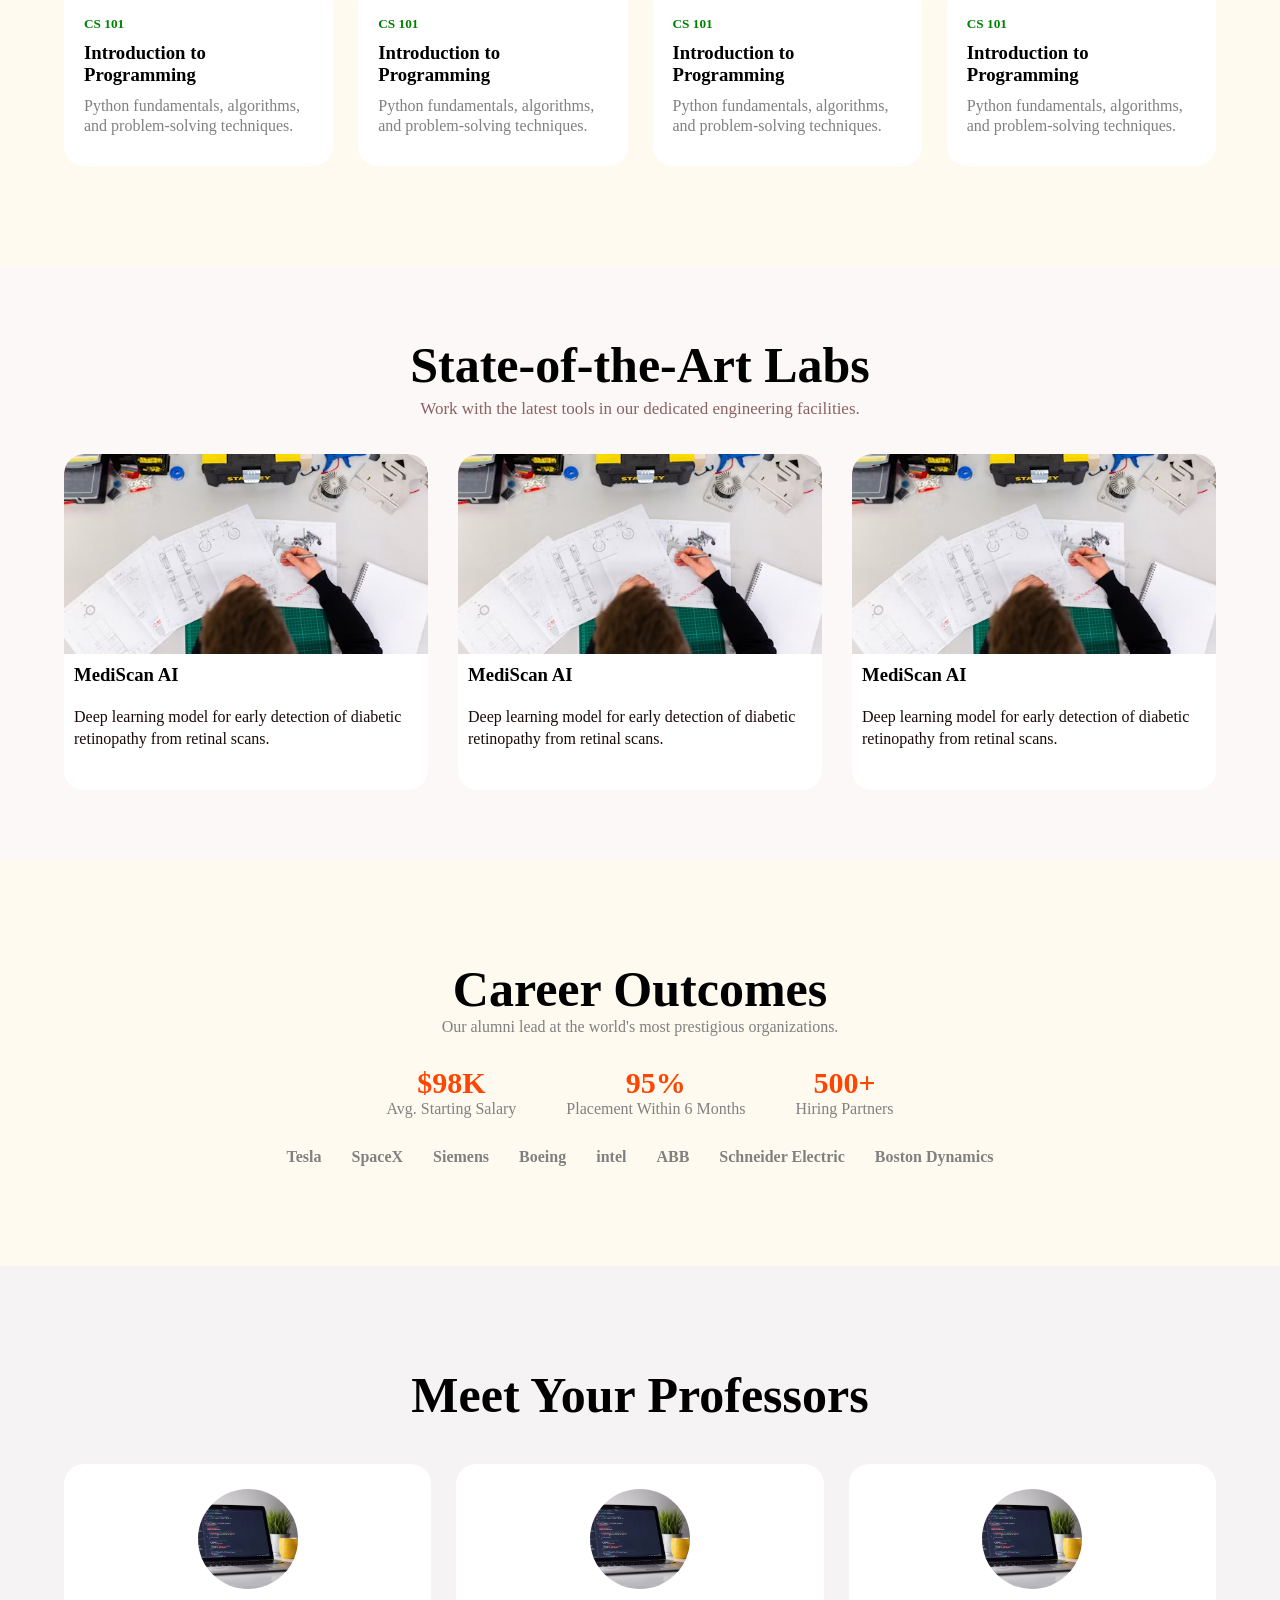
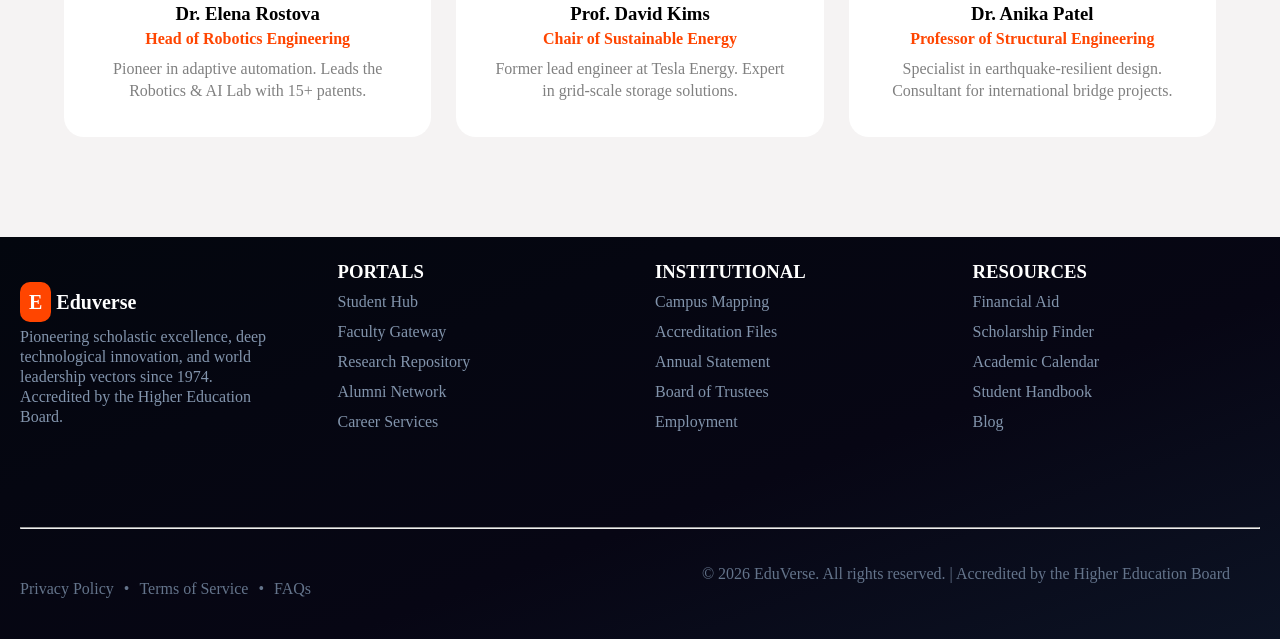
==== commit b0075fbc: "Fix JavaScript file path" ====
--- a/AdvancedEngineering.html
+++ b/AdvancedEngineering.html
@@ -1304,6 +1304,6 @@
     </footer>
 
 
-    <script src="/PROJECT/AdvancedEnginnering.js"></script>
+    <script src="./AdvancedEnginnering.js"></script>
 </body>
 </html>
